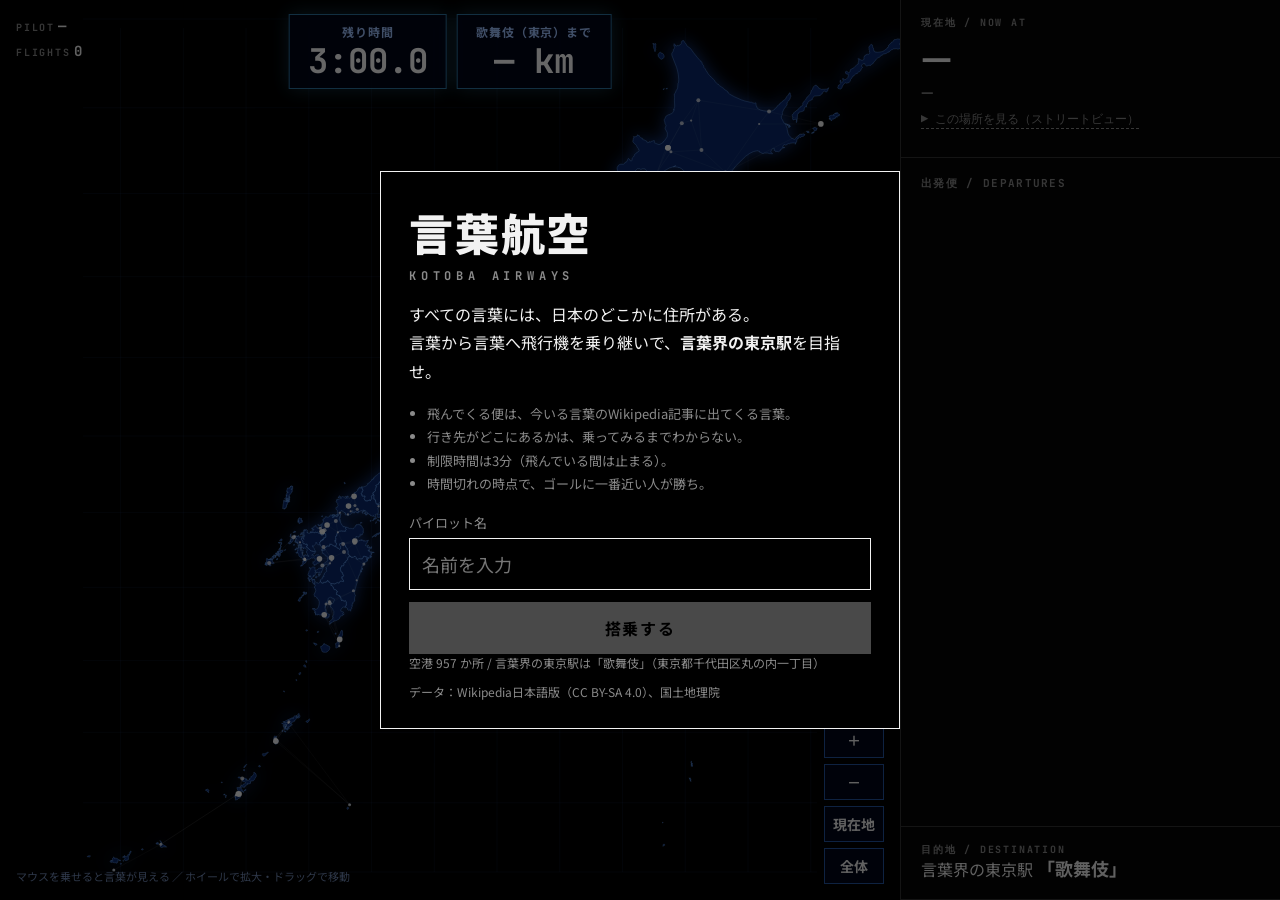
==== game/index.html @ 96038f4e "掲示板の便を「近づく便」と「遠ざかる便」半分ずつに。古い版が残らないよう読み込みに版番号を付与 Co-Authored-By: Claude Opus 5.5 <noreply@anthropic.c" ====
<!doctype html>
<html lang="ja">
<head>
<meta charset="utf-8">
<meta name="viewport" content="width=device-width, initial-scale=1">
<title>言葉航空</title>
<link rel="preconnect" href="https://fonts.googleapis.com">
<link rel="preconnect" href="https://fonts.gstatic.com" crossorigin>
<link href="https://fonts.googleapis.com/css2?family=JetBrains+Mono:wght@400;700&family=Noto+Sans+JP:wght@400;700;900&display=swap" rel="stylesheet">
<link rel="stylesheet" href="style.css?v=3">
</head>
<body>
<div id="app">
  <div id="mapwrap">
    <canvas id="base"></canvas>
    <canvas id="live"></canvas>
    <div id="hud-top">
      <div class="hud-big"><span class="jlbl">残り時間</span><span id="hud-time">3:00.0</span></div>
      <div class="hud-big"><span class="jlbl" id="hud-dist-lbl">ゴールまで</span><span id="hud-dist">— km</span></div>
    </div>
    <div id="hud-sub">
      <span><span class="lbl">PILOT</span> <b id="hud-name">—</b></span>
      <span><span class="lbl">FLIGHTS</span> <b id="hud-legs">0</b></span>
    </div>
    <div id="intro" class="hidden">
      <div id="intro-lead">出発地は……</div>
      <div id="intro-word"></div>
      <div id="intro-addr"></div>
    </div>
    <div id="map-tools">
      <button id="zoom-in" title="拡大">＋</button>
      <button id="zoom-out" title="縮小">－</button>
      <button id="zoom-here" title="現在地へ">現在地</button>
      <button id="zoom-reset" title="日本全体を表示">全体</button>
    </div>
    <div id="map-hint">マウスを乗せると言葉が見える ／ ホイールで拡大・ドラッグで移動</div>
  </div>

  <aside id="panel">
    <section id="here">
      <div class="lbl">現在地 / NOW AT</div>
      <h1 id="here-word">—</h1>
      <div id="here-addr">—</div>
      <a id="here-sv" target="_blank" rel="noopener">▶ この場所を見る（ストリートビュー）</a>
      <div id="here-meta"></div>
    </section>
    <section id="board">
      <div class="board-head">
        <span>出発便 / DEPARTURES</span>
        <span id="board-total"></span>
      </div>
      <ol id="flights"></ol>
      <div id="board-foot"></div>
    </section>
    <section id="goal">
      <div class="lbl">目的地 / DESTINATION</div>
      <div>言葉界の東京駅 <b id="goal-word">—</b></div>
    </section>
  </aside>
</div>

<div id="screen-start" class="screen">
  <div class="card">
    <div class="logo">言葉航空<small>KOTOBA AIRWAYS</small></div>
    <p>すべての言葉には、日本のどこかに住所がある。<br>
       言葉から言葉へ飛行機を乗り継いで、<b>言葉界の東京駅</b>を目指せ。</p>
    <ul class="rules">
      <li>飛んでくる便は、今いる言葉のWikipedia記事に出てくる言葉。</li>
      <li>行き先がどこにあるかは、乗ってみるまでわからない。</li>
      <li>制限時間は3分（飛んでいる間は止まる）。</li>
      <li>時間切れの時点で、ゴールに一番近い人が勝ち。</li>
    </ul>
    <label>パイロット名<input id="name" maxlength="16" autocomplete="off" placeholder="名前を入力"></label>
    <button id="btn-start" disabled>搭乗する</button>
    <div id="load-msg" class="small">データを読み込み中…</div>
    <div class="small" style="margin-top:12px">データ：Wikipedia日本語版（CC BY-SA 4.0）、国土地理院</div>
  </div>
</div>

<div id="screen-end" class="screen hidden">
  <div class="card wide">
    <div class="lbl" id="end-kind">RESULT</div>
    <div id="end-result"></div>
    <div id="end-route"></div>
    <h2>RANKING</h2>
    <ol id="ranking"></ol>
    <button id="btn-again">もう一度飛ぶ</button>
  </div>
</div>

<script src="main.js?v=3"></script>
</body>
</html>
---- game/style.css ----
:root {
  --bg: #000;
  --ink: #f2f2f2;
  --dim: #8a8a8a;
  --line: rgba(255, 255, 255, 0.18);
  --accent: #ffffff;
  --mono: 'JetBrains Mono', ui-monospace, monospace;
  --sans: 'Noto Sans JP', system-ui, sans-serif;
}
* { box-sizing: border-box; }
html, body { margin: 0; height: 100%; background: var(--bg); color: var(--ink); font-family: var(--sans); overflow: hidden; }
a { color: var(--ink); }
.lbl { font: 700 10px/1 var(--mono); letter-spacing: .18em; color: var(--dim); text-transform: uppercase; }
.small { font-size: 12px; color: var(--dim); }
.hidden { display: none !important; }

#app { display: grid; grid-template-columns: 1fr 380px; height: 100vh; }
#mapwrap { position: relative; overflow: hidden; }
#mapwrap canvas { position: absolute; inset: 0; width: 100%; height: 100%; }

#hud-top { position: absolute; top: 14px; left: 50%; transform: translateX(-50%); display: flex; gap: 10px; z-index: 3; pointer-events: none; }
.hud-big { border: 1px solid rgba(79,195,255,.6); background: rgba(0,8,30,.82); padding: 8px 18px 10px; display: flex; flex-direction: column; align-items: center; gap: 4px; min-width: 150px; box-shadow: 0 0 18px rgba(79,195,255,.25); }
.hud-big .jlbl { font: 700 12px var(--sans); color: #9fc2ff; letter-spacing: .08em; white-space: nowrap; }
.hud-big span:last-child { font: 700 34px/1 var(--mono); color: #fff; white-space: nowrap; }
#hud-sub { position: absolute; top: 16px; left: 16px; display: flex; flex-direction: column; gap: 6px; font-size: 13px; z-index: 3; pointer-events: none; }
#hud-sub b { font: 700 14px var(--mono); }
#intro { position: absolute; inset: 0; display: flex; flex-direction: column; align-items: center; justify-content: flex-start; padding-top: 16vh !important; gap: 10px; pointer-events: none; z-index: 4; text-align: center; padding: 0 16px; transition: opacity .5s; }
#intro-lead { font: 900 22px var(--sans); color: #9fc2ff; letter-spacing: .3em; animation: introIn .6s ease-out; }
#intro-word { font: 900 54px/1.15 var(--sans); color: #fff; min-height: 1.15em; text-shadow: 0 0 24px rgba(79,195,255,.9), 0 2px 0 #000; word-break: break-all; }
#intro-addr { font: 700 16px var(--sans); color: #cfe3ff; min-height: 1.4em; text-shadow: 0 1px 4px #000; }
#intro.decided #intro-word { animation: decide .7s ease-out; }
#intro.go { opacity: 0; }
@keyframes introIn { from { opacity: 0; letter-spacing: 1em; } }
@keyframes decide { 0% { transform: scale(1.6); color: #4fc3ff; } 60% { transform: scale(.95); } 100% { transform: scale(1); } }
.hud-block { border: 1px solid var(--line); background: rgba(0,0,0,.7); padding: 8px 12px; display: flex; flex-direction: column; gap: 4px; min-width: 92px; }
.hud-block span:last-child { font: 700 18px/1 var(--mono); }
#hud-time.warn { animation: blink .5s steps(2) infinite; color: #ff6b6b !important; }
@keyframes blink { 50% { opacity: .25; } }

#mapwrap { touch-action: none; user-select: none; }
#map-tools { position: absolute; right: 16px; bottom: 16px; display: flex; flex-direction: column; gap: 6px; z-index: 2; }
#map-tools button { min-width: 40px; height: 36px; padding: 0 8px; background: rgba(0,8,30,.85); color: var(--ink); border: 1px solid rgba(61,139,255,.6); font: 700 14px var(--sans); cursor: pointer; }
#map-tools button:hover { background: #0a2a6e; }
#map-hint { position: absolute; left: 16px; bottom: 16px; font: 11px var(--sans); color: rgba(159,194,255,.7); pointer-events: none; }
#panel { border-left: 1px solid var(--line); display: flex; flex-direction: column; min-height: 0; background: #050505; }
#panel section { padding: 18px 20px; border-bottom: 1px solid var(--line); }
#here h1 { margin: 8px 0 6px; font-size: 34px; font-weight: 900; line-height: 1.15; word-break: break-all; }
#here-addr { font-size: 14px; color: var(--ink); }
#here-sv { display: inline-block; margin-top: 10px; font: 12px var(--mono); color: var(--dim); text-decoration: none; border-bottom: 1px dashed var(--dim); }
#here-sv:hover { color: var(--ink); border-color: var(--ink); }
#here-meta { margin-top: 10px; font: 12px var(--mono); color: var(--dim); }

#board { flex: 1; min-height: 0; overflow: auto; }
.board-head { display: flex; justify-content: space-between; font: 700 11px var(--mono); letter-spacing: .12em; color: var(--dim); margin-bottom: 10px; }
#flights { list-style: none; margin: 0; padding: 0; display: flex; flex-direction: column; gap: 6px; }
#flights li button {
  width: 100%; display: grid; grid-template-columns: 64px 1fr auto; align-items: center; gap: 10px;
  background: #0b0b0b; color: var(--ink); border: 1px solid var(--line); padding: 10px 12px; cursor: pointer;
  font: 15px var(--sans); text-align: left; transition: background .15s, border-color .15s;
}
#flights li button:hover { background: #1a1a1a; border-color: var(--ink); }
#flights li button:disabled { opacity: .35; cursor: default; }
#flights .code { font: 700 12px var(--mono); color: var(--dim); }
#flights .dest { font-weight: 700; word-break: break-all; }
#flights .stat { font: 10px var(--mono); color: var(--dim); letter-spacing: .1em; }
#flights li.new button { animation: flash .6s ease-out; }
@keyframes flash { from { background: #fff; color: #000; } }
#board-foot { margin-top: 10px; font: 11px var(--mono); color: var(--dim); }
#goal b { font-size: 18px; }

.screen { position: fixed; inset: 0; background: rgba(0,0,0,.6); pointer-events: none; display: grid; place-items: center; padding: 16px; z-index: 10; }
.card { pointer-events: auto; width: min(520px, 100%); border: 1px solid var(--ink); background: #000; padding: 28px; max-height: 100%; overflow: auto; }
.card.wide { width: min(640px, 100%); }
.logo { font-size: 44px; font-weight: 900; letter-spacing: .04em; }
.logo small { display: block; font: 700 12px var(--mono); letter-spacing: .4em; color: var(--dim); margin-top: 4px; }
.card p { line-height: 1.8; }
.rules { padding-left: 18px; color: var(--dim); font-size: 13px; line-height: 1.8; }
.card label { display: block; margin: 18px 0 12px; font-size: 13px; color: var(--dim); }
.card input { display: block; width: 100%; margin-top: 6px; padding: 12px; background: #000; color: var(--ink); border: 1px solid var(--line); font: 18px var(--sans); }
.card input:focus { outline: none; border-color: var(--ink); }
.card button { width: 100%; padding: 14px; background: var(--ink); color: #000; border: 0; font: 700 16px var(--sans); cursor: pointer; letter-spacing: .1em; }
.card button:disabled { opacity: .3; cursor: default; }
#end-result { font-size: 30px; font-weight: 900; margin: 8px 0 12px; line-height: 1.3; }
#end-route { font-size: 13px; color: var(--dim); line-height: 1.8; margin-bottom: 16px; word-break: break-all; }
.card h2 { font: 700 12px var(--mono); letter-spacing: .3em; color: var(--dim); margin: 18px 0 8px; }
#ranking { margin: 0 0 18px; padding: 0; list-style: none; font: 14px var(--mono); }
#ranking li { display: grid; grid-template-columns: 32px 1fr auto; gap: 8px; padding: 6px 0; border-bottom: 1px solid var(--line); }
#ranking li.me { color: #000; background: var(--ink); padding-left: 6px; }

@media (max-width: 860px) {
  #app { grid-template-columns: 1fr; grid-template-rows: 52vh 1fr; }
  #panel { border-left: 0; border-top: 1px solid var(--line); overflow: auto; }
  #here h1 { font-size: 26px; }
  #hud-top { top: 8px; gap: 6px; }
  .hud-big { min-width: 0; padding: 5px 10px 6px; }
  .hud-big .jlbl { font-size: 10px; }
  .hud-big span:last-child { font-size: 20px; }
  #hud-sub { display: none; }
  #intro-word { font-size: 34px; }
  #intro-lead { font-size: 16px; }
  #map-hint { display: none; }
  #map-tools { right: 10px; bottom: 10px; }
  #map-tools button { min-width: 34px; height: 30px; font-size: 12px; }
}
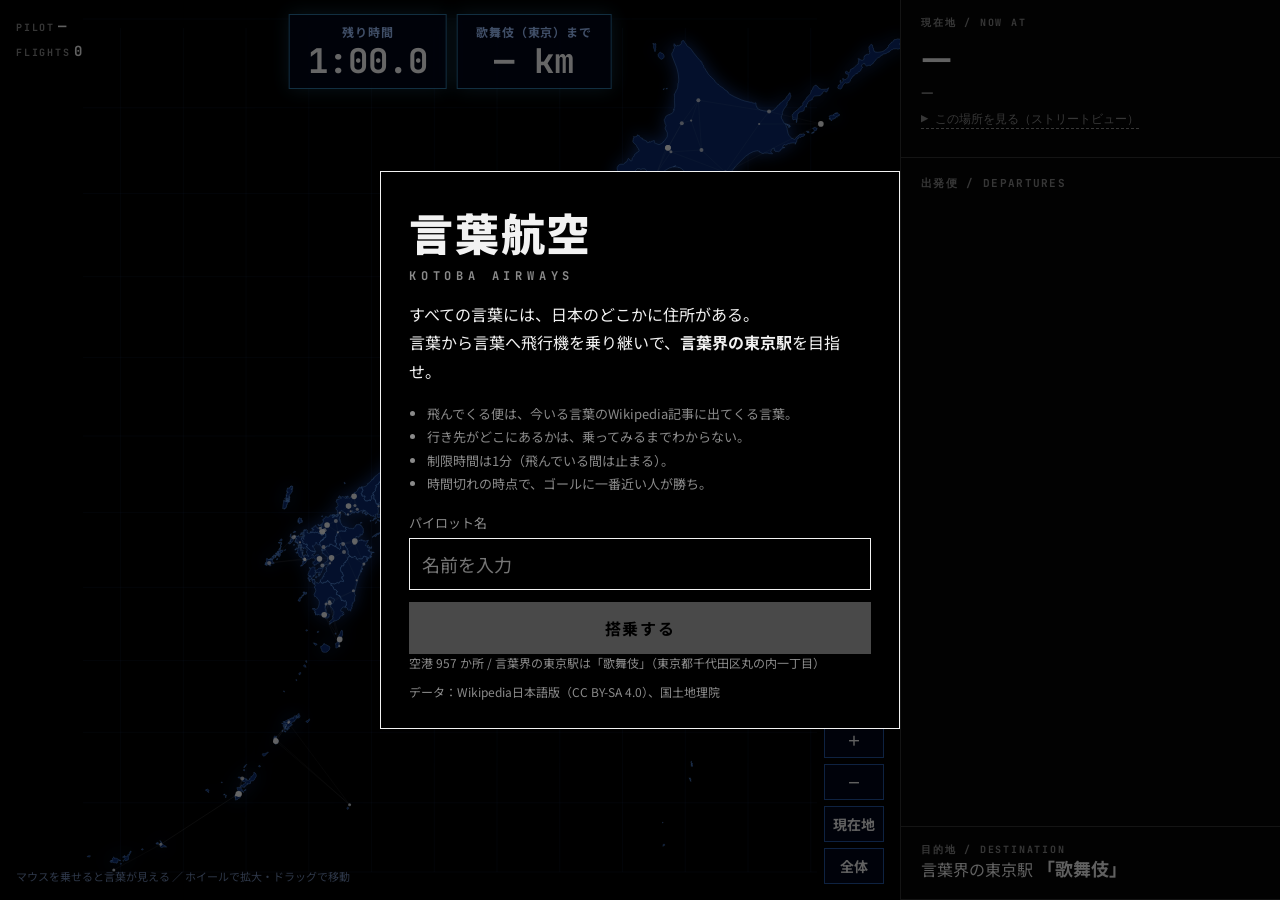
==== commit 8818adc7: "制限時間を1分に（ランキングも1分用に分ける、残り15秒で警告） Co-Authored-By: Claude Opus 5.5 <noreply@anthropic.com>" ====
--- a/game/index.html
+++ b/game/index.html
@@ -7,7 +7,7 @@
 <link rel="preconnect" href="https://fonts.googleapis.com">
 <link rel="preconnect" href="https://fonts.gstatic.com" crossorigin>
 <link href="https://fonts.googleapis.com/css2?family=JetBrains+Mono:wght@400;700&family=Noto+Sans+JP:wght@400;700;900&display=swap" rel="stylesheet">
-<link rel="stylesheet" href="style.css?v=3">
+<link rel="stylesheet" href="style.css?v=4">
 </head>
 <body>
 <div id="app">
@@ -15,7 +15,7 @@
     <canvas id="base"></canvas>
     <canvas id="live"></canvas>
     <div id="hud-top">
-      <div class="hud-big"><span class="jlbl">残り時間</span><span id="hud-time">3:00.0</span></div>
+      <div class="hud-big"><span class="jlbl">残り時間</span><span id="hud-time">1:00.0</span></div>
       <div class="hud-big"><span class="jlbl" id="hud-dist-lbl">ゴールまで</span><span id="hud-dist">— km</span></div>
     </div>
     <div id="hud-sub">
@@ -67,7 +67,7 @@
     <ul class="rules">
       <li>飛んでくる便は、今いる言葉のWikipedia記事に出てくる言葉。</li>
       <li>行き先がどこにあるかは、乗ってみるまでわからない。</li>
-      <li>制限時間は3分（飛んでいる間は止まる）。</li>
+      <li>制限時間は1分（飛んでいる間は止まる）。</li>
       <li>時間切れの時点で、ゴールに一番近い人が勝ち。</li>
     </ul>
     <label>パイロット名<input id="name" maxlength="16" autocomplete="off" placeholder="名前を入力"></label>
@@ -88,6 +88,6 @@
   </div>
 </div>
 
-<script src="main.js?v=3"></script>
+<script src="main.js?v=4"></script>
 </body>
 </html>
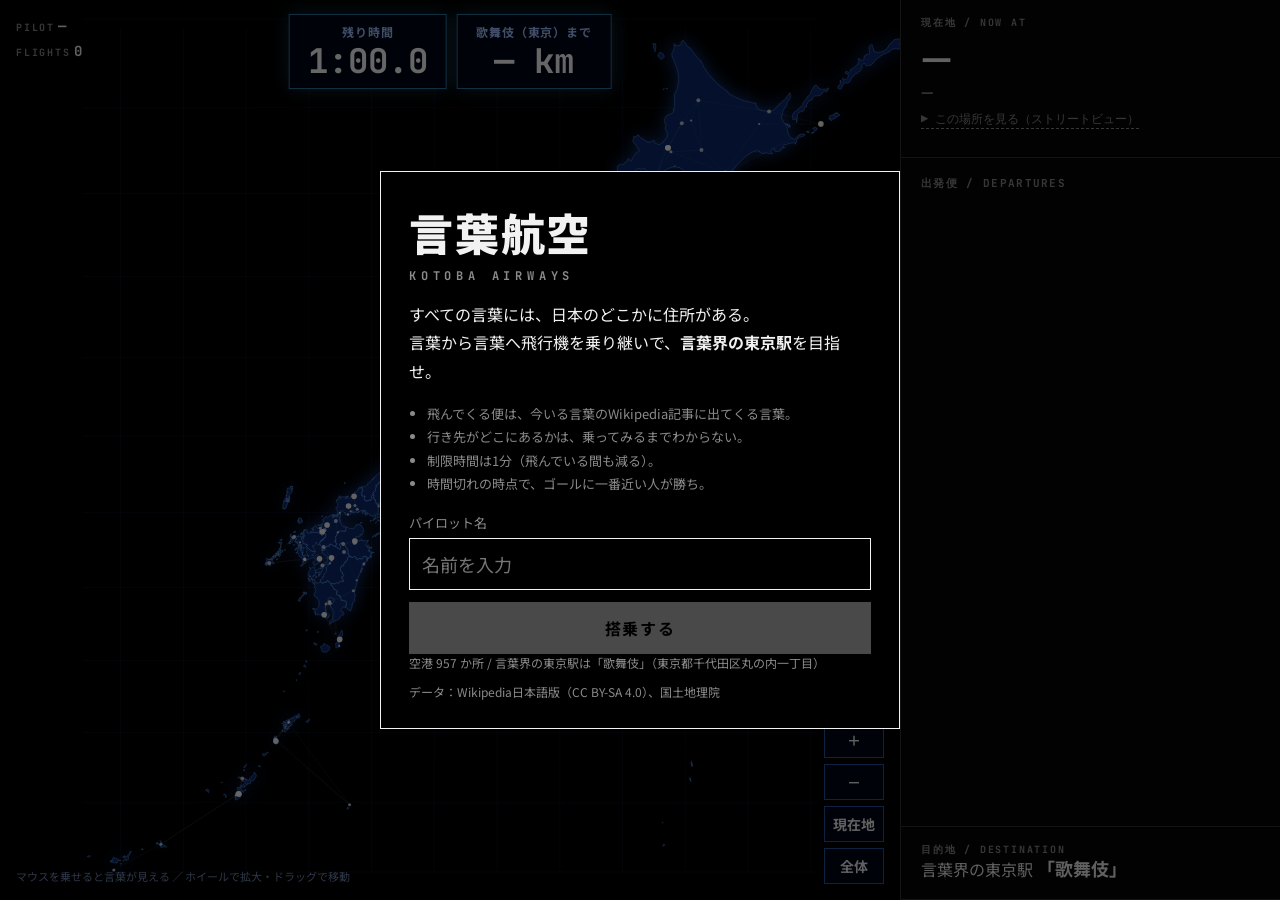
==== commit 297a1300: "距離に合わせた自動ズーム、飛行中もタイマーを進める、搭乗前の説明画面 - 飛行中は出発地と行き先、着陸後は現在地とゴールが収まるように拡大（最大200倍）。東京に近いほど大きく拡大 - 飛行時間は距離" ====
--- a/game/index.html
+++ b/game/index.html
@@ -7,7 +7,7 @@
 <link rel="preconnect" href="https://fonts.googleapis.com">
 <link rel="preconnect" href="https://fonts.gstatic.com" crossorigin>
 <link href="https://fonts.googleapis.com/css2?family=JetBrains+Mono:wght@400;700&family=Noto+Sans+JP:wght@400;700;900&display=swap" rel="stylesheet">
-<link rel="stylesheet" href="style.css?v=4">
+<link rel="stylesheet" href="style.css?v=7">
 </head>
 <body>
 <div id="app">
@@ -41,6 +41,7 @@
       <div class="lbl">現在地 / NOW AT</div>
       <h1 id="here-word">—</h1>
       <div id="here-addr">—</div>
+      <p id="here-desc"></p>
       <a id="here-sv" target="_blank" rel="noopener">▶ この場所を見る（ストリートビュー）</a>
       <div id="here-meta"></div>
     </section>
@@ -67,13 +68,25 @@
     <ul class="rules">
       <li>飛んでくる便は、今いる言葉のWikipedia記事に出てくる言葉。</li>
       <li>行き先がどこにあるかは、乗ってみるまでわからない。</li>
-      <li>制限時間は1分（飛んでいる間は止まる）。</li>
+      <li>制限時間は1分（飛んでいる間も減る）。</li>
       <li>時間切れの時点で、ゴールに一番近い人が勝ち。</li>
     </ul>
     <label>パイロット名<input id="name" maxlength="16" autocomplete="off" placeholder="名前を入力"></label>
     <button id="btn-start" disabled>搭乗する</button>
     <div id="load-msg" class="small">データを読み込み中…</div>
     <div class="small" style="margin-top:12px">データ：Wikipedia日本語版（CC BY-SA 4.0）、国土地理院</div>
+  </div>
+</div>
+
+<div id="screen-brief" class="screen hidden">
+  <div class="card">
+    <div class="brief-head"><span class="lbl">BRIEFING</span><span class="lbl" id="brief-step">1 / 3</span></div>
+    <h2 id="brief-title"></h2>
+    <div id="brief-body"></div>
+    <div class="brief-btns">
+      <button id="brief-skip" class="ghost">スキップ</button>
+      <button id="brief-next">次へ ▶</button>
+    </div>
   </div>
 </div>
 
@@ -88,6 +101,6 @@
   </div>
 </div>
 
-<script src="main.js?v=4"></script>
+<script src="main.js?v=7"></script>
 </body>
 </html>
--- a/game/style.css
+++ b/game/style.css
@@ -46,6 +46,8 @@
 #panel section { padding: 18px 20px; border-bottom: 1px solid var(--line); }
 #here h1 { margin: 8px 0 6px; font-size: 34px; font-weight: 900; line-height: 1.15; word-break: break-all; }
 #here-addr { font-size: 14px; color: var(--ink); }
+#here-desc { margin: 10px 0 0; font-size: 13px; line-height: 1.7; color: #c9d6ee; }
+#here-desc:empty { display: none; }
 #here-sv { display: inline-block; margin-top: 10px; font: 12px var(--mono); color: var(--dim); text-decoration: none; border-bottom: 1px dashed var(--dim); }
 #here-sv:hover { color: var(--ink); border-color: var(--ink); }
 #here-meta { margin-top: 10px; font: 12px var(--mono); color: var(--dim); }
@@ -102,3 +104,17 @@
   #map-tools { right: 10px; bottom: 10px; }
   #map-tools button { min-width: 34px; height: 30px; font-size: 12px; }
 }
+
+/* 搭乗前の説明 */
+.brief-head { display: flex; justify-content: space-between; }
+#brief-title { font: 900 28px var(--sans); letter-spacing: .04em; color: var(--ink); margin: 10px 0 14px; }
+#brief-body { font-size: 15px; line-height: 1.8; min-height: 200px; }
+#brief-body p { margin: 0 0 10px; }
+#brief-body b { color: #9fdcff; }
+#brief-body .dim { color: var(--dim); font-size: 13px; }
+.brief-list, .brief-ex { padding-left: 18px; margin: 0; }
+.brief-list li, .brief-ex li { margin-bottom: 8px; }
+.brief-btns { display: flex; gap: 10px; margin-top: 18px; }
+.brief-btns button { flex: 1; }
+.card button.ghost { background: transparent; color: var(--ink); border: 1px solid var(--line); }
+.card button.ghost:hover { border-color: var(--ink); }
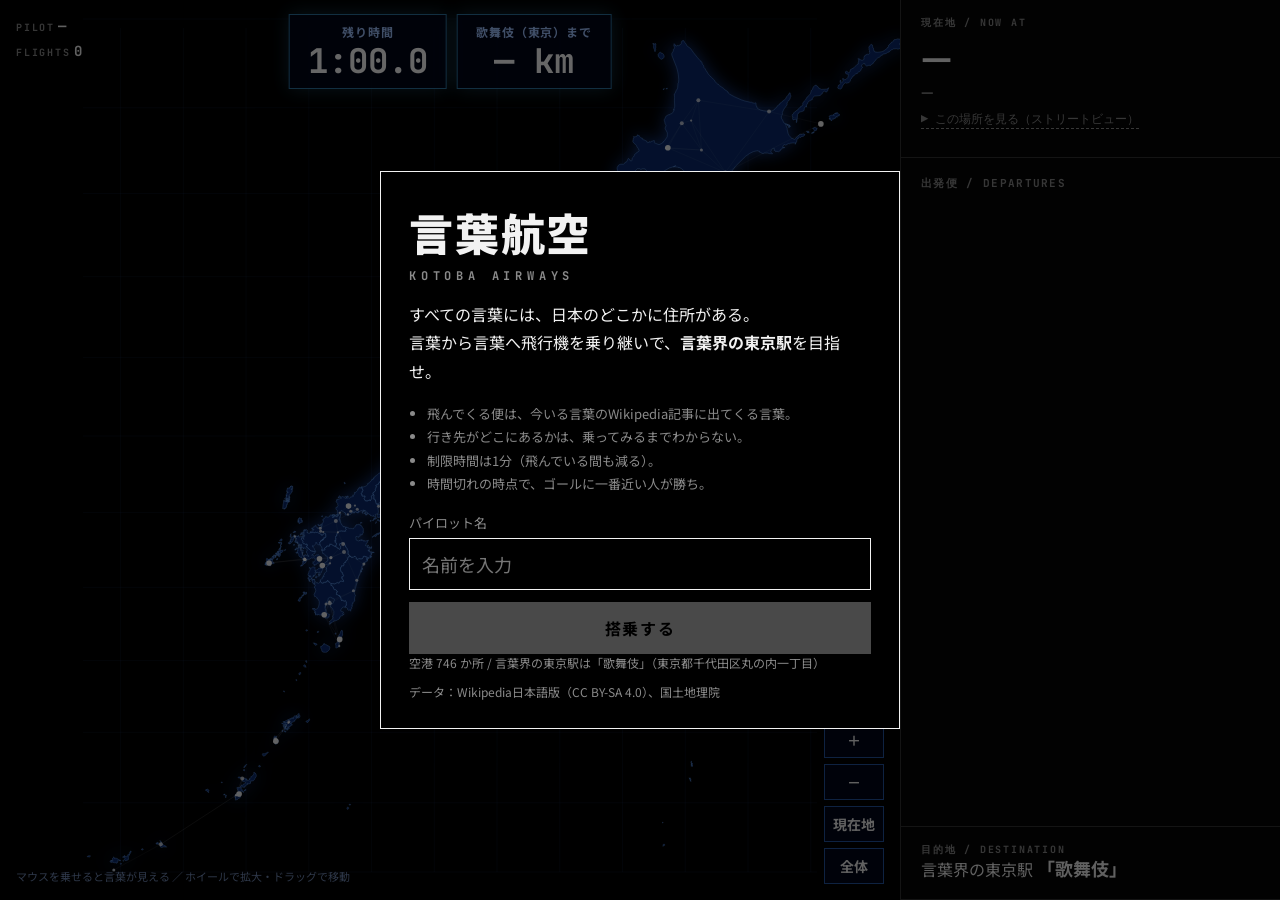
==== commit 157e96d3: "予想できてしまう言葉を除外（場所そのもの・住所に名前が入っている言葉、183語）、東京付近を最大1500倍までズーム - 空港は746か所に。ゴールは「歌舞伎」のまま - 説明画面の「偶然の一致」の例" ====
--- a/game/index.html
+++ b/game/index.html
@@ -7,7 +7,7 @@
 <link rel="preconnect" href="https://fonts.googleapis.com">
 <link rel="preconnect" href="https://fonts.gstatic.com" crossorigin>
 <link href="https://fonts.googleapis.com/css2?family=JetBrains+Mono:wght@400;700&family=Noto+Sans+JP:wght@400;700;900&display=swap" rel="stylesheet">
-<link rel="stylesheet" href="style.css?v=7">
+<link rel="stylesheet" href="style.css?v=8">
 </head>
 <body>
 <div id="app">
@@ -101,6 +101,6 @@
   </div>
 </div>
 
-<script src="main.js?v=7"></script>
+<script src="main.js?v=8"></script>
 </body>
 </html>
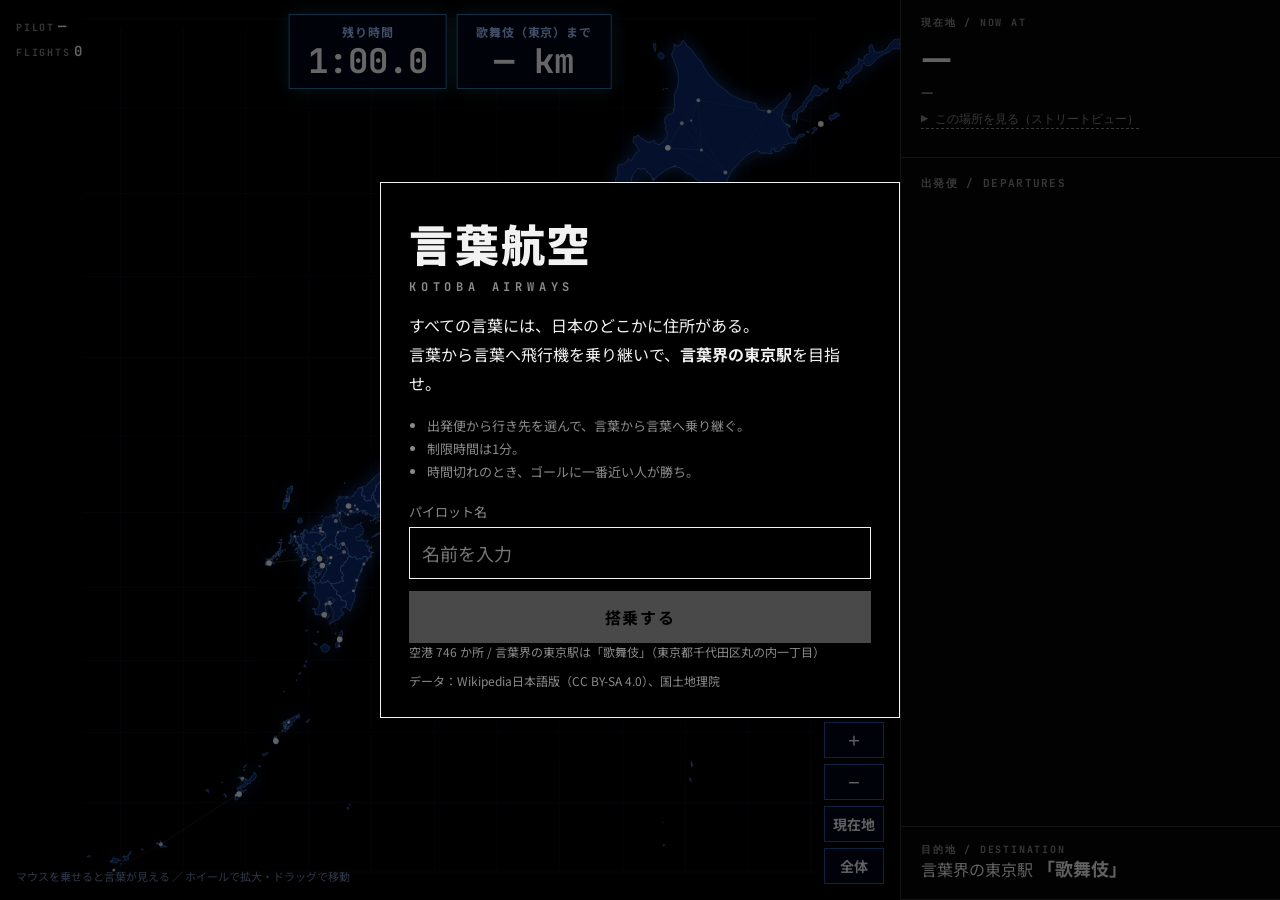
==== commit 50af1670: "説明をルールだけに簡略化、終了時に自分の航路を光る線と番号つきの言葉で表示 - 「言葉の住所」は「言葉に、架空の住所を設定しました。」の一文だけに - 終了画面は地図を隠さないよう右（スマホは下）に寄" ====
--- a/game/index.html
+++ b/game/index.html
@@ -7,7 +7,7 @@
 <link rel="preconnect" href="https://fonts.googleapis.com">
 <link rel="preconnect" href="https://fonts.gstatic.com" crossorigin>
 <link href="https://fonts.googleapis.com/css2?family=JetBrains+Mono:wght@400;700&family=Noto+Sans+JP:wght@400;700;900&display=swap" rel="stylesheet">
-<link rel="stylesheet" href="style.css?v=8">
+<link rel="stylesheet" href="style.css?v=10">
 </head>
 <body>
 <div id="app">
@@ -66,10 +66,9 @@
     <p>すべての言葉には、日本のどこかに住所がある。<br>
        言葉から言葉へ飛行機を乗り継いで、<b>言葉界の東京駅</b>を目指せ。</p>
     <ul class="rules">
-      <li>飛んでくる便は、今いる言葉のWikipedia記事に出てくる言葉。</li>
-      <li>行き先がどこにあるかは、乗ってみるまでわからない。</li>
-      <li>制限時間は1分（飛んでいる間も減る）。</li>
-      <li>時間切れの時点で、ゴールに一番近い人が勝ち。</li>
+      <li>出発便から行き先を選んで、言葉から言葉へ乗り継ぐ。</li>
+      <li>制限時間は1分。</li>
+      <li>時間切れのとき、ゴールに一番近い人が勝ち。</li>
     </ul>
     <label>パイロット名<input id="name" maxlength="16" autocomplete="off" placeholder="名前を入力"></label>
     <button id="btn-start" disabled>搭乗する</button>
@@ -101,6 +100,6 @@
   </div>
 </div>
 
-<script src="main.js?v=8"></script>
+<script src="main.js?v=10"></script>
 </body>
 </html>
--- a/game/style.css
+++ b/game/style.css
@@ -118,3 +118,13 @@
 .brief-btns button { flex: 1; }
 .card button.ghost { background: transparent; color: var(--ink); border: 1px solid var(--line); }
 .card button.ghost:hover { border-color: var(--ink); }
+
+#brief-body .brief-big { font: 900 22px/1.6 var(--sans); margin-top: 30px; }
+/* 終了画面：地図の航路が見えるように、背景を暗くせずカードを右に寄せる */
+#screen-end { background: transparent; place-items: stretch end; }
+#screen-end .card { width: min(380px, 100%); max-height: 100%; background: rgba(0,0,0,.92); }
+#screen-end #end-result { font-size: 24px; }
+@media (max-width: 860px) {
+  #screen-end { place-items: end stretch; }
+  #screen-end .card { width: 100%; max-height: 50vh; }
+}
